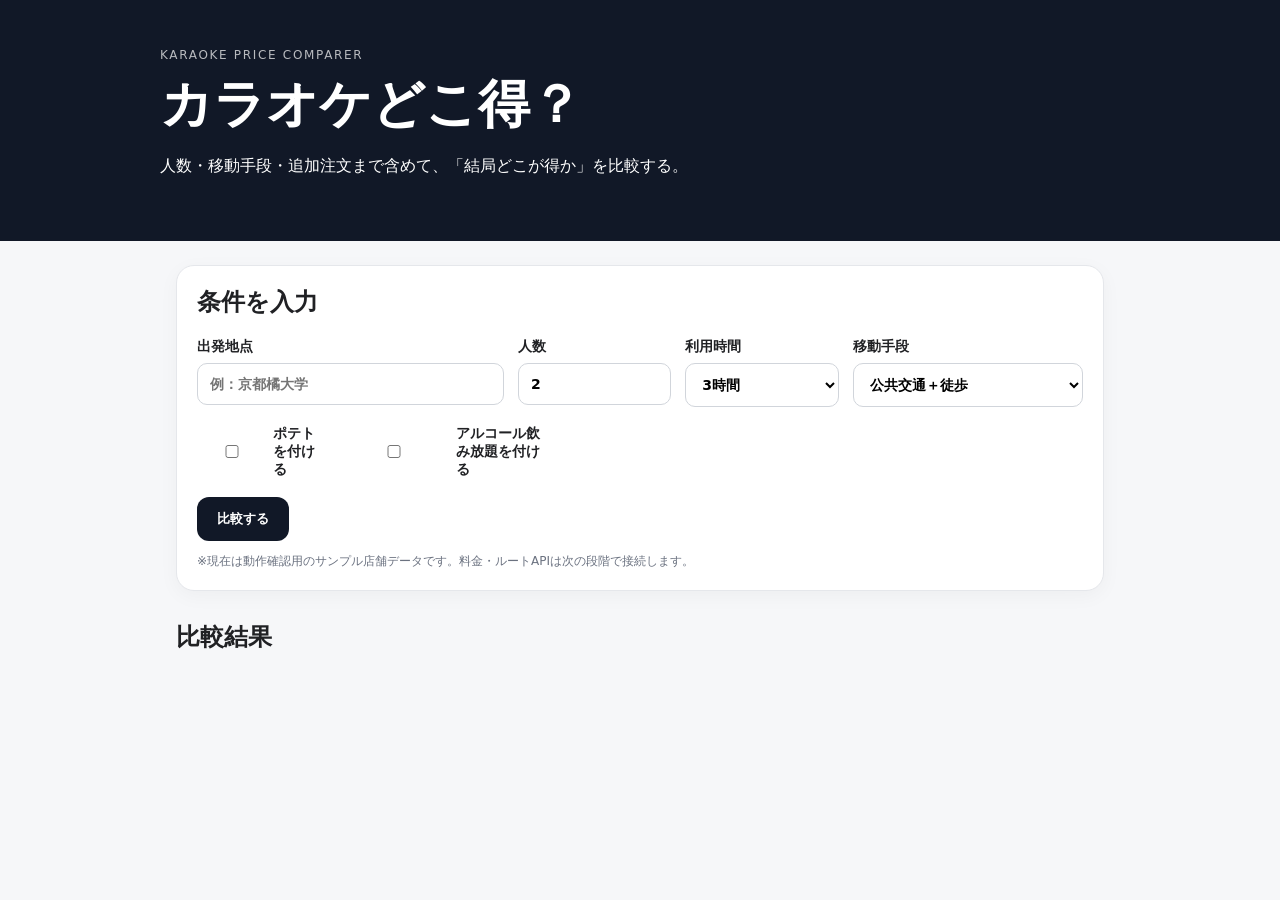
==== index.html @ 3618f7f0 "Add files via upload" ====
<!doctype html>
<html lang="ja">
<head>
  <meta charset="UTF-8">
  <meta name="viewport" content="width=device-width, initial-scale=1.0">
  <title>カラオケどこ得？</title>
  <link rel="stylesheet" href="style.css">
</head>
<body>
  <header class="hero">
    <div>
      <p class="eyebrow">KARAOKE PRICE COMPARER</p>
      <h1>カラオケどこ得？</h1>
      <p>人数・移動手段・追加注文まで含めて、「結局どこが得か」を比較する。</p>
    </div>
  </header>

  <main class="container">
    <section class="panel">
      <h2>条件を入力</h2>

      <div class="grid">
        <label>
          出発地点
          <input id="origin" type="text" placeholder="例：京都橘大学">
        </label>

        <label>
          人数
          <input id="partySize" type="number" min="1" value="2">
        </label>

        <label>
          利用時間
          <select id="duration">
            <option value="2">2時間</option>
            <option value="3" selected>3時間</option>
            <option value="4">4時間</option>
            <option value="5">5時間</option>
          </select>
        </label>

        <label>
          移動手段
          <select id="transport">
            <option value="transit">公共交通＋徒歩</option>
            <option value="car">車</option>
            <option value="walk">徒歩</option>
          </select>
        </label>
      </div>

      <div class="checks">
        <label><input id="potato" type="checkbox"> ポテトを付ける</label>
        <label><input id="alcohol" type="checkbox"> アルコール飲み放題を付ける</label>
      </div>

      <button id="compare">比較する</button>
      <p class="notice">※現在は動作確認用のサンプル店舗データです。料金・ルートAPIは次の段階で接続します。</p>
    </section>

    <section>
      <div class="result-head">
        <h2>比較結果</h2>
        <span id="resultCount"></span>
      </div>
      <div id="results"></div>
    </section>
  </main>

  <script src="app.js"></script>
</body>
</html>
---- style.css ----
* { box-sizing: border-box; }

:root {
  font-family: system-ui, -apple-system, BlinkMacSystemFont, "Noto Sans JP", sans-serif;
  color: #202124;
  background: #f6f7f9;
}

body { margin: 0; }

.hero {
  background: #111827;
  color: white;
  padding: 48px 20px;
}

.hero > div, .container {
  max-width: 960px;
  margin: 0 auto;
}

.eyebrow {
  font-size: 12px;
  letter-spacing: .14em;
  opacity: .7;
  margin: 0 0 8px;
}

h1 { margin: 0 0 8px; font-size: clamp(32px, 7vw, 52px); }
h2 { margin-top: 0; }

.container {
  padding: 24px 16px 60px;
}

.panel, .card {
  background: white;
  border: 1px solid #e5e7eb;
  border-radius: 18px;
  padding: 20px;
  box-shadow: 0 5px 20px rgba(0,0,0,.04);
}

.grid {
  display: grid;
  grid-template-columns: 2fr 1fr 1fr 1.5fr;
  gap: 14px;
}

label {
  display: flex;
  flex-direction: column;
  gap: 7px;
  font-size: 14px;
  font-weight: 700;
}

input, select {
  width: 100%;
  padding: 12px;
  border: 1px solid #d1d5db;
  border-radius: 10px;
  background: white;
  font: inherit;
}

.checks {
  display: flex;
  flex-wrap: wrap;
  gap: 16px;
  margin: 18px 0;
}

.checks label {
  flex-direction: row;
  align-items: center;
  font-weight: 600;
}

button {
  border: 0;
  border-radius: 12px;
  padding: 13px 20px;
  background: #111827;
  color: white;
  font-weight: 800;
  cursor: pointer;
}

.notice {
  color: #6b7280;
  font-size: 12px;
  margin-bottom: 0;
}

.result-head {
  display: flex;
  align-items: baseline;
  justify-content: space-between;
  margin: 30px 0 12px;
}

#results {
  display: grid;
  gap: 14px;
}

.card {
  display: grid;
  grid-template-columns: 1fr auto;
  gap: 16px;
}

.rank {
  color: #6b7280;
  font-size: 13px;
  font-weight: 800;
}

.store-name {
  margin: 3px 0 8px;
  font-size: 20px;
}

.metrics {
  display: flex;
  flex-wrap: wrap;
  gap: 8px;
}

.tag {
  background: #f3f4f6;
  border-radius: 999px;
  padding: 6px 10px;
  font-size: 12px;
}

.price {
  text-align: right;
}

.price strong {
  display: block;
  font-size: 28px;
}

.price span {
  color: #6b7280;
  font-size: 12px;
}

.comment {
  grid-column: 1 / -1;
  padding-top: 12px;
  border-top: 1px solid #eee;
  font-size: 14px;
}

@media (max-width: 720px) {
  .grid { grid-template-columns: 1fr 1fr; }
  .card { grid-template-columns: 1fr; }
  .price { text-align: left; }
}

@media (max-width: 480px) {
  .grid { grid-template-columns: 1fr; }
}
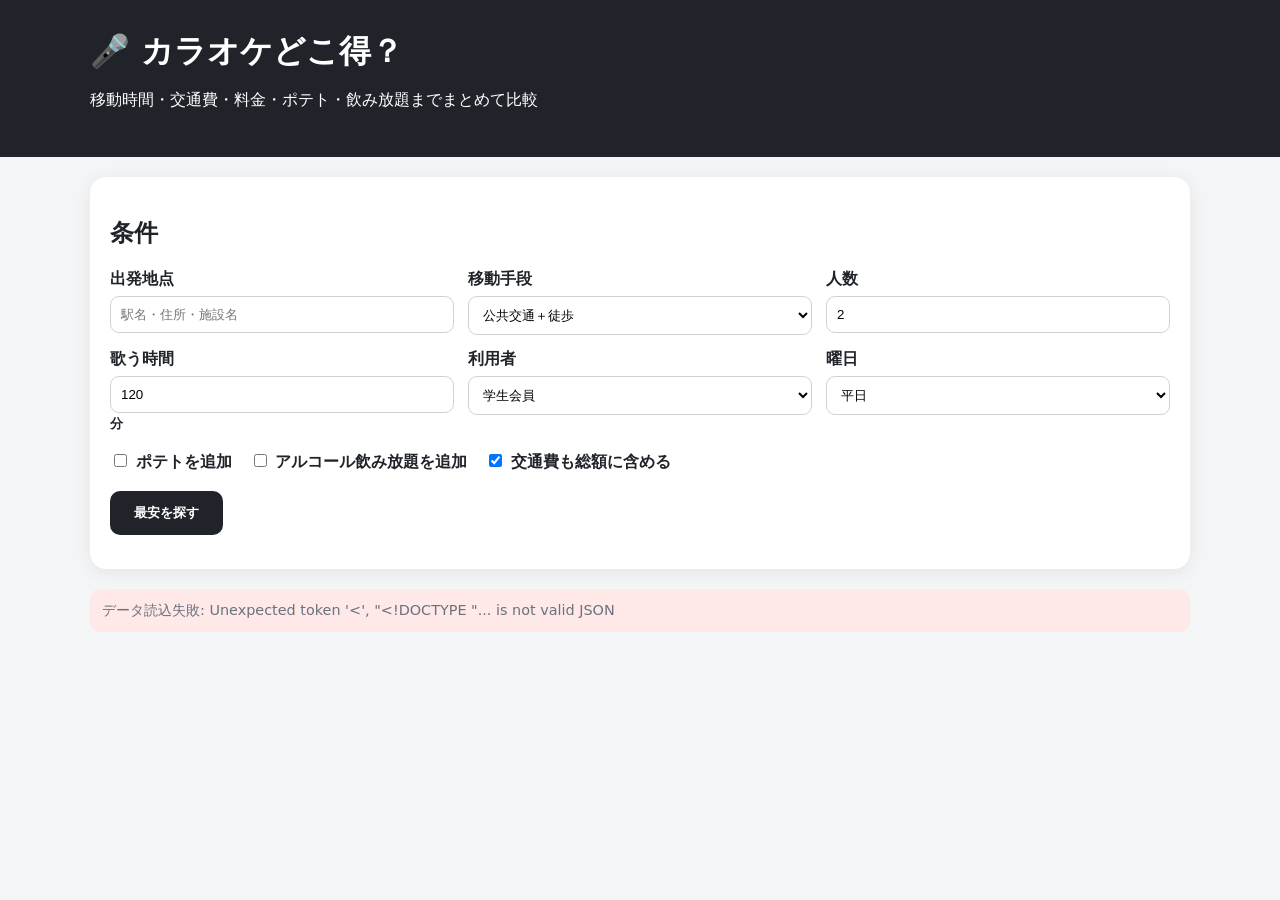
==== commit e27a9731: "Add files via upload" ====
--- a/index.html
+++ b/index.html
@@ -1,73 +1,13 @@
-<!doctype html>
-<html lang="ja">
-<head>
-  <meta charset="UTF-8">
-  <meta name="viewport" content="width=device-width, initial-scale=1.0">
-  <title>カラオケどこ得？</title>
-  <link rel="stylesheet" href="style.css">
-</head>
-<body>
-  <header class="hero">
-    <div>
-      <p class="eyebrow">KARAOKE PRICE COMPARER</p>
-      <h1>カラオケどこ得？</h1>
-      <p>人数・移動手段・追加注文まで含めて、「結局どこが得か」を比較する。</p>
-    </div>
-  </header>
-
-  <main class="container">
-    <section class="panel">
-      <h2>条件を入力</h2>
-
-      <div class="grid">
-        <label>
-          出発地点
-          <input id="origin" type="text" placeholder="例：京都橘大学">
-        </label>
-
-        <label>
-          人数
-          <input id="partySize" type="number" min="1" value="2">
-        </label>
-
-        <label>
-          利用時間
-          <select id="duration">
-            <option value="2">2時間</option>
-            <option value="3" selected>3時間</option>
-            <option value="4">4時間</option>
-            <option value="5">5時間</option>
-          </select>
-        </label>
-
-        <label>
-          移動手段
-          <select id="transport">
-            <option value="transit">公共交通＋徒歩</option>
-            <option value="car">車</option>
-            <option value="walk">徒歩</option>
-          </select>
-        </label>
-      </div>
-
-      <div class="checks">
-        <label><input id="potato" type="checkbox"> ポテトを付ける</label>
-        <label><input id="alcohol" type="checkbox"> アルコール飲み放題を付ける</label>
-      </div>
-
-      <button id="compare">比較する</button>
-      <p class="notice">※現在は動作確認用のサンプル店舗データです。料金・ルートAPIは次の段階で接続します。</p>
-    </section>
-
-    <section>
-      <div class="result-head">
-        <h2>比較結果</h2>
-        <span id="resultCount"></span>
-      </div>
-      <div id="results"></div>
-    </section>
-  </main>
-
-  <script src="app.js"></script>
-</body>
-</html>
+<!doctype html><html lang="ja"><head><meta charset="utf-8"><meta name="viewport" content="width=device-width,initial-scale=1"><title>カラオケどこ得？</title><link rel="stylesheet" href="style.css"></head><body>
+<header><div class="wrap"><h1>🎤 カラオケどこ得？</h1><p>移動時間・交通費・料金・ポテト・飲み放題までまとめて比較</p></div></header>
+<main class="wrap">
+<section class="card"><h2>条件</h2><div class="grid">
+<label>出発地点<input id="origin" placeholder="駅名・住所・施設名"></label>
+<label>移動手段<select id="mode"><option value="transit">公共交通＋徒歩</option><option value="car">車</option><option value="walk">徒歩</option></select></label>
+<label>人数<input id="people" type="number" min="1" value="2"></label>
+<label>歌う時間<input id="duration" type="number" min="30" step="30" value="120"><small>分</small></label>
+<label>利用者<select id="customer"><option value="student_member">学生会員</option><option value="student">学生</option><option value="member">会員</option><option value="general">一般</option></select></label>
+<label>曜日<select id="day"><option value="weekday">平日</option><option value="weekend_holiday">土日祝</option></select></label>
+</div><div class="checks"><label><input id="potato" type="checkbox"> ポテトを追加</label><label><input id="alcohol" type="checkbox"> アルコール飲み放題を追加</label><label><input id="includeTravelCost" type="checkbox" checked> 交通費も総額に含める</label></div><button id="search">最安を探す</button><p id="routeNote" class="muted"></p></section>
+<section><div id="status" class="muted">データ読込中…</div><div id="results"></div></section>
+</main><script src="config.js"></script><script src="app.js"></script></body></html>
--- a/style.css
+++ b/style.css
@@ -1,167 +1 @@
-* { box-sizing: border-box; }
-
-:root {
-  font-family: system-ui, -apple-system, BlinkMacSystemFont, "Noto Sans JP", sans-serif;
-  color: #202124;
-  background: #f6f7f9;
-}
-
-body { margin: 0; }
-
-.hero {
-  background: #111827;
-  color: white;
-  padding: 48px 20px;
-}
-
-.hero > div, .container {
-  max-width: 960px;
-  margin: 0 auto;
-}
-
-.eyebrow {
-  font-size: 12px;
-  letter-spacing: .14em;
-  opacity: .7;
-  margin: 0 0 8px;
-}
-
-h1 { margin: 0 0 8px; font-size: clamp(32px, 7vw, 52px); }
-h2 { margin-top: 0; }
-
-.container {
-  padding: 24px 16px 60px;
-}
-
-.panel, .card {
-  background: white;
-  border: 1px solid #e5e7eb;
-  border-radius: 18px;
-  padding: 20px;
-  box-shadow: 0 5px 20px rgba(0,0,0,.04);
-}
-
-.grid {
-  display: grid;
-  grid-template-columns: 2fr 1fr 1fr 1.5fr;
-  gap: 14px;
-}
-
-label {
-  display: flex;
-  flex-direction: column;
-  gap: 7px;
-  font-size: 14px;
-  font-weight: 700;
-}
-
-input, select {
-  width: 100%;
-  padding: 12px;
-  border: 1px solid #d1d5db;
-  border-radius: 10px;
-  background: white;
-  font: inherit;
-}
-
-.checks {
-  display: flex;
-  flex-wrap: wrap;
-  gap: 16px;
-  margin: 18px 0;
-}
-
-.checks label {
-  flex-direction: row;
-  align-items: center;
-  font-weight: 600;
-}
-
-button {
-  border: 0;
-  border-radius: 12px;
-  padding: 13px 20px;
-  background: #111827;
-  color: white;
-  font-weight: 800;
-  cursor: pointer;
-}
-
-.notice {
-  color: #6b7280;
-  font-size: 12px;
-  margin-bottom: 0;
-}
-
-.result-head {
-  display: flex;
-  align-items: baseline;
-  justify-content: space-between;
-  margin: 30px 0 12px;
-}
-
-#results {
-  display: grid;
-  gap: 14px;
-}
-
-.card {
-  display: grid;
-  grid-template-columns: 1fr auto;
-  gap: 16px;
-}
-
-.rank {
-  color: #6b7280;
-  font-size: 13px;
-  font-weight: 800;
-}
-
-.store-name {
-  margin: 3px 0 8px;
-  font-size: 20px;
-}
-
-.metrics {
-  display: flex;
-  flex-wrap: wrap;
-  gap: 8px;
-}
-
-.tag {
-  background: #f3f4f6;
-  border-radius: 999px;
-  padding: 6px 10px;
-  font-size: 12px;
-}
-
-.price {
-  text-align: right;
-}
-
-.price strong {
-  display: block;
-  font-size: 28px;
-}
-
-.price span {
-  color: #6b7280;
-  font-size: 12px;
-}
-
-.comment {
-  grid-column: 1 / -1;
-  padding-top: 12px;
-  border-top: 1px solid #eee;
-  font-size: 14px;
-}
-
-@media (max-width: 720px) {
-  .grid { grid-template-columns: 1fr 1fr; }
-  .card { grid-template-columns: 1fr; }
-  .price { text-align: left; }
-}
-
-@media (max-width: 480px) {
-  .grid { grid-template-columns: 1fr; }
-}
+*{box-sizing:border-box}body{margin:0;font-family:system-ui,-apple-system,"Noto Sans JP",sans-serif;background:#f4f5f7;color:#20242a}.wrap{width:min(1100px,92%);margin:auto}header{background:#20242a;color:white;padding:30px 0}header h1{margin:0 0 6px}.card,.result{background:white;border-radius:16px;padding:20px;margin:20px 0;box-shadow:0 3px 18px #00000012}.grid{display:grid;grid-template-columns:repeat(3,1fr);gap:14px}.grid label{font-weight:700}.grid input,.grid select{display:block;width:100%;margin-top:6px;padding:10px;border:1px solid #cfd3d8;border-radius:9px;background:#fff}.checks{display:flex;flex-wrap:wrap;gap:18px;margin:18px 0}.checks label{font-weight:700}button{background:#20242a;color:#fff;border:0;border-radius:10px;padding:13px 24px;font-weight:800;cursor:pointer}.top{display:flex;justify-content:space-between;gap:15px}.price{font-size:1.55rem;font-weight:900;white-space:nowrap}.badge{display:inline-block;padding:4px 9px;border-radius:999px;background:#eef1f4;font-size:.8rem}.warn{background:#fff5cf;border-radius:10px;padding:10px;margin-top:10px}.good{background:#e9f7ed;border-radius:10px;padding:10px;margin-top:10px}.muted{color:#69727e;font-size:.9rem}.small{font-size:.82rem;color:#69727e}.error{background:#ffe8e8;padding:12px;border-radius:10px}.chips{display:flex;flex-wrap:wrap;gap:6px}.chip{background:#f0f2f4;border-radius:999px;padding:4px 8px;font-size:.8rem}@media(max-width:720px){.grid{grid-template-columns:1fr}.top{display:block}.price{margin-top:10px}.checks{flex-direction:column;gap:8px}}
